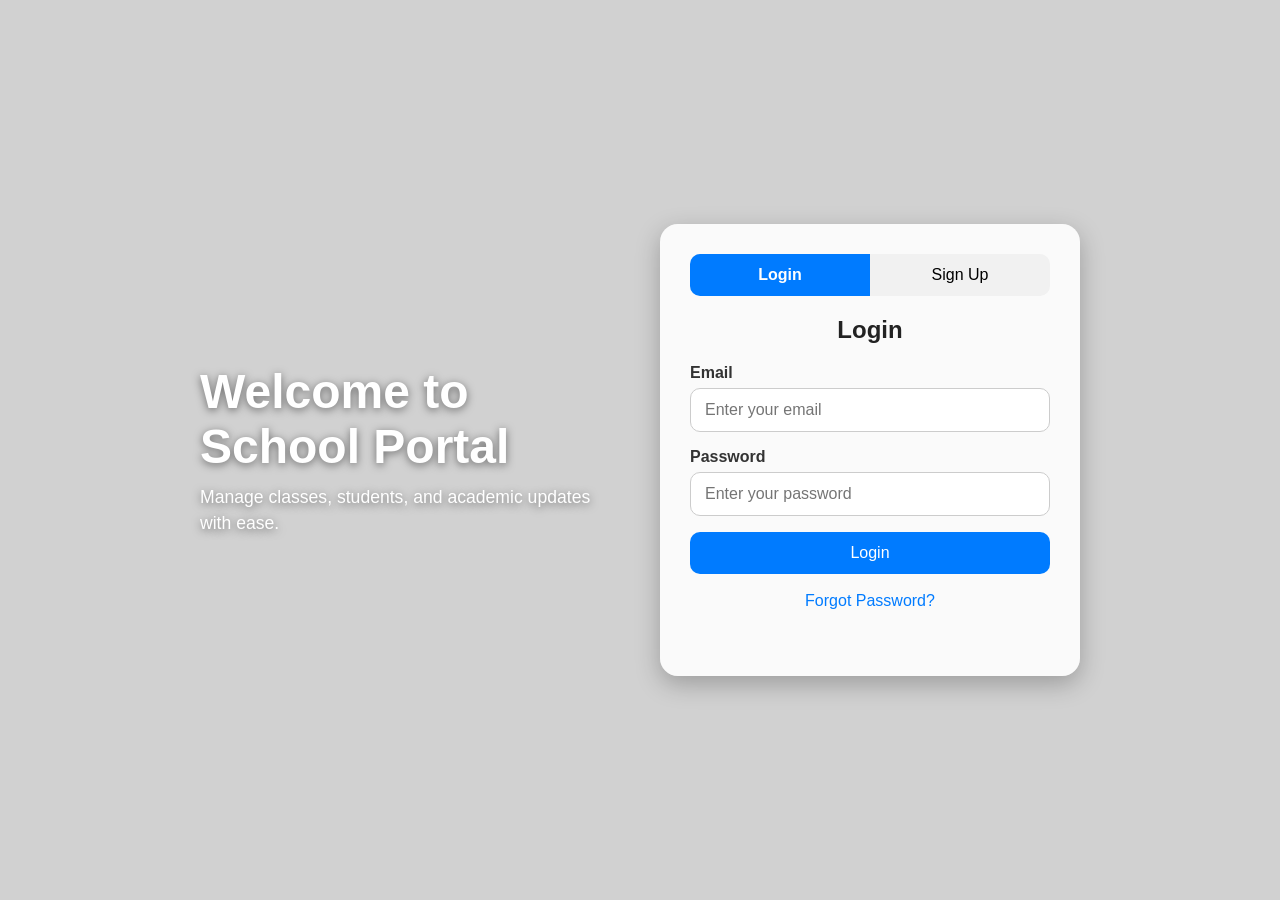
==== index.html @ d1870f75 "Add files via upload" ====
<!DOCTYPE html>
<html lang="en">
<head>
    <meta charset="UTF-8">
    <meta name="viewport" content="width=device-width, initial-scale=1.0">
    <title>School Portal</title>
    <link rel="stylesheet" href="index.css">
</head>
<body>
    <div class="page">
        <div class="brand">
            <h1>Welcome to School Portal</h1>
            <p>Manage classes, students, and academic updates with ease.</p>
        </div>

        <div class="auth-box">
            <div class="tab-buttons">
                <button class="tab active" type="button" data-form="login">Login</button>
                <button class="tab" type="button" data-form="signup">Sign Up</button>
            </div>

            <form id="loginForm" class="form active">
                <h2>Login</h2>

                <label for="loginEmail">Email</label>
                <input id="loginEmail" type="email" placeholder="Enter your email" required>

                <label for="loginPassword">Password</label>
                <input id="loginPassword" type="password" placeholder="Enter your password" required>

                <button type="submit" class="submit-btn">Login</button>

                <div class="extra-links">
                    <a href="#">Forgot Password?</a>
                </div>
            </form>

            <form id="signupForm" class="form">
                <h2>Create Account</h2>

                <label for="signupName">Full Name</label>
                <input id="signupName" type="text" placeholder="Enter your full name" required>

                <label for="signupEmail">Email</label>
                <input id="signupEmail" type="email" placeholder="Enter your email" required>

                <label for="signupPassword">Password</label>
                <input id="signupPassword" type="password" placeholder="Create a password" required>

                <button type="submit" class="submit-btn">Sign Up</button>
            </form>

            <p id="message" class="message"></p>
        </div>
    </div>

    <script src="script.js"></script>
</body>
</html>
---- index.css ----
* {
    margin: 0;
    padding: 0;
    box-sizing: border-box;
}

body {
    font-family: Arial, sans-serif;
    min-height: 100vh;
    display: flex;
    justify-content: center;
    align-items: center;
    background-image: url("./Images/school-background.jpg");
    background-size: cover;
    background-position: center;
    background-repeat: no-repeat;
    color: #333;
}

.page {
    width: 100%;
    min-height: 100vh;
    display: flex;
    justify-content: center;
    align-items: center;
    gap: 40px;
    padding: 30px;
    background: rgba(0, 0, 0, 0.18);
}

.brand {
    max-width: 420px;
    color: #fff;
    text-shadow: 0 2px 8px rgba(0, 0, 0, 0.5);
}

.brand h1 {
    font-size: 3rem;
    margin-bottom: 10px;
}

.brand p {
    font-size: 1.1rem;
    line-height: 1.5;
}

.auth-box {
    width: 420px;
    background: rgba(255, 255, 255, 0.9);
    padding: 30px;
    border-radius: 18px;
    box-shadow: 0 8px 25px rgba(0, 0, 0, 0.25);
}

.tab-buttons {
    display: flex;
    margin-bottom: 20px;
    background: #f1f1f1;
    border-radius: 10px;
    overflow: hidden;
}

.tab {
    flex: 1;
    border: none;
    padding: 12px;
    background: transparent;
    font-size: 1rem;
    cursor: pointer;
    transition: 0.3s ease;
}

.tab.active {
    background: #007bff;
    color: white;
    font-weight: bold;
}

.form {
    display: none;
}

.form.active {
    display: block;
}

.form h2 {
    text-align: center;
    margin-bottom: 20px;
    color: #222;
}

label {
    display: block;
    margin-bottom: 6px;
    font-weight: 600;
    color: #333;
}

input {
    width: 100%;
    padding: 12px 14px;
    margin-bottom: 16px;
    border: 1px solid #ccc;
    border-radius: 10px;
    font-size: 1rem;
}

.submit-btn {
    width: 100%;
    padding: 12px;
    border: none;
    border-radius: 10px;
    background: #007bff;
    color: white;
    font-size: 1rem;
    cursor: pointer;
    transition: 0.3s ease;
}

.submit-btn:hover {
    background: #005ec2;
}

.extra-links {
    margin-top: 18px;
    text-align: center;
}

.extra-links a {
    color: #007bff;
    text-decoration: none;
}

.message {
    margin-top: 16px;
    text-align: center;
    font-weight: bold;
    min-height: 20px;
    color: green;
}

@media (max-width: 800px) {
    .page {
        flex-direction: column;
        padding-top: 60px;
    }

    .brand {
        text-align: center;
    }

    .brand h1 {
        font-size: 2.3rem;
    }

    .auth-box {
        width: 100%;
        max-width: 420px;
    }
}
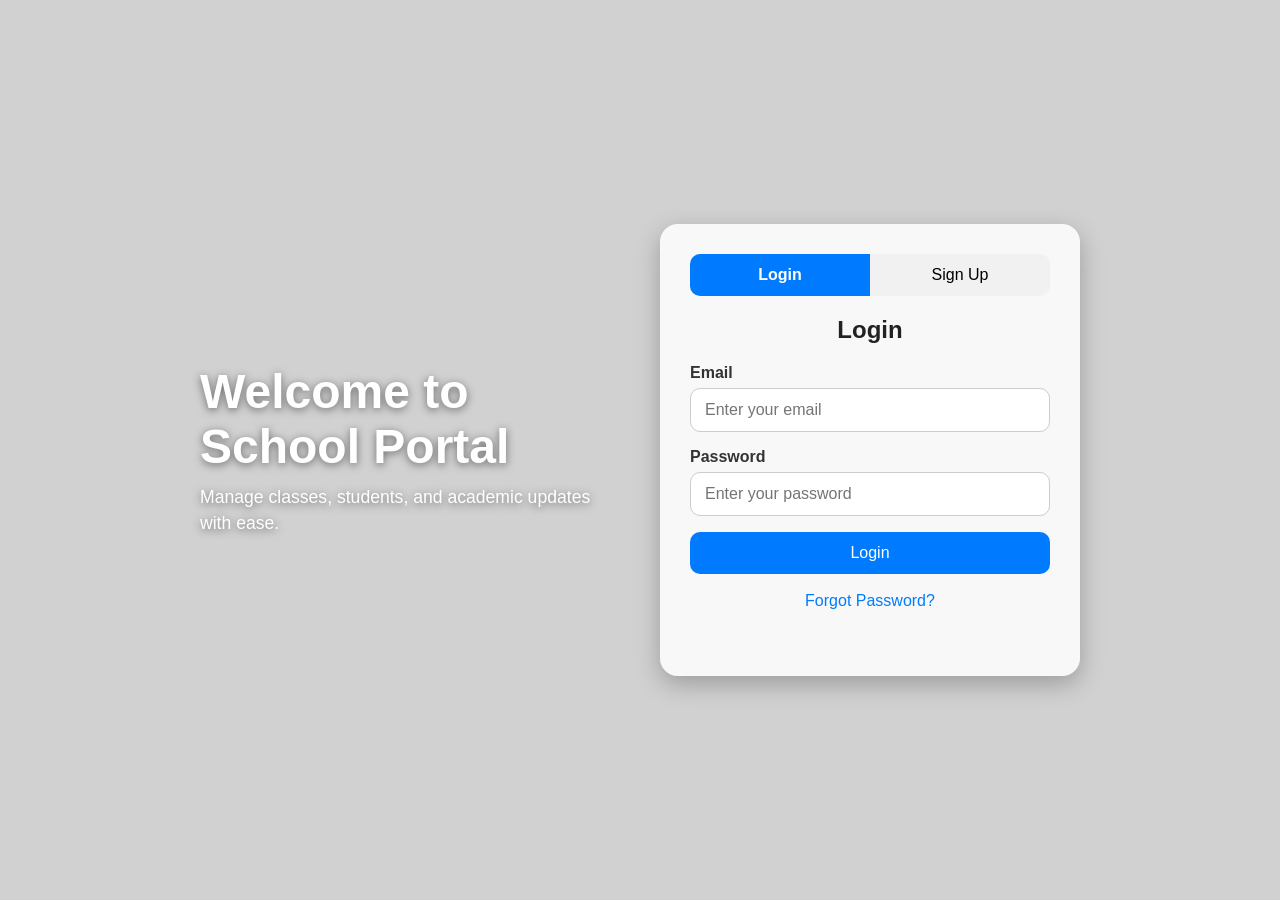
==== commit 2ebce737: "Add files via upload" ====
--- a/index.html
+++ b/index.html
@@ -1,4 +1,3 @@
-
 <!DOCTYPE html>
 <html lang="en">
 <head>
--- a/index.css
+++ b/index.css
@@ -1,4 +1,3 @@
-
 * {
     margin: 0;
     padding: 0;
@@ -11,7 +10,7 @@
     display: flex;
     justify-content: center;
     align-items: center;
-    background-image: url("./Images/school-background.jpg");
+    background-image: url("https://static.vecteezy.com/system/resources/previews/008/734/924/non_2x/cartoon-group-of-elementary-school-kids-in-the-school-yard-vector.jpg");
     background-size: cover;
     background-position: center;
     background-repeat: no-repeat;
@@ -47,7 +46,7 @@
 
 .auth-box {
     width: 420px;
-    background: rgba(255, 255, 255, 0.9);
+    background: rgba(255, 255, 255, 0.85);
     padding: 30px;
     border-radius: 18px;
     box-shadow: 0 8px 25px rgba(0, 0, 0, 0.25);
